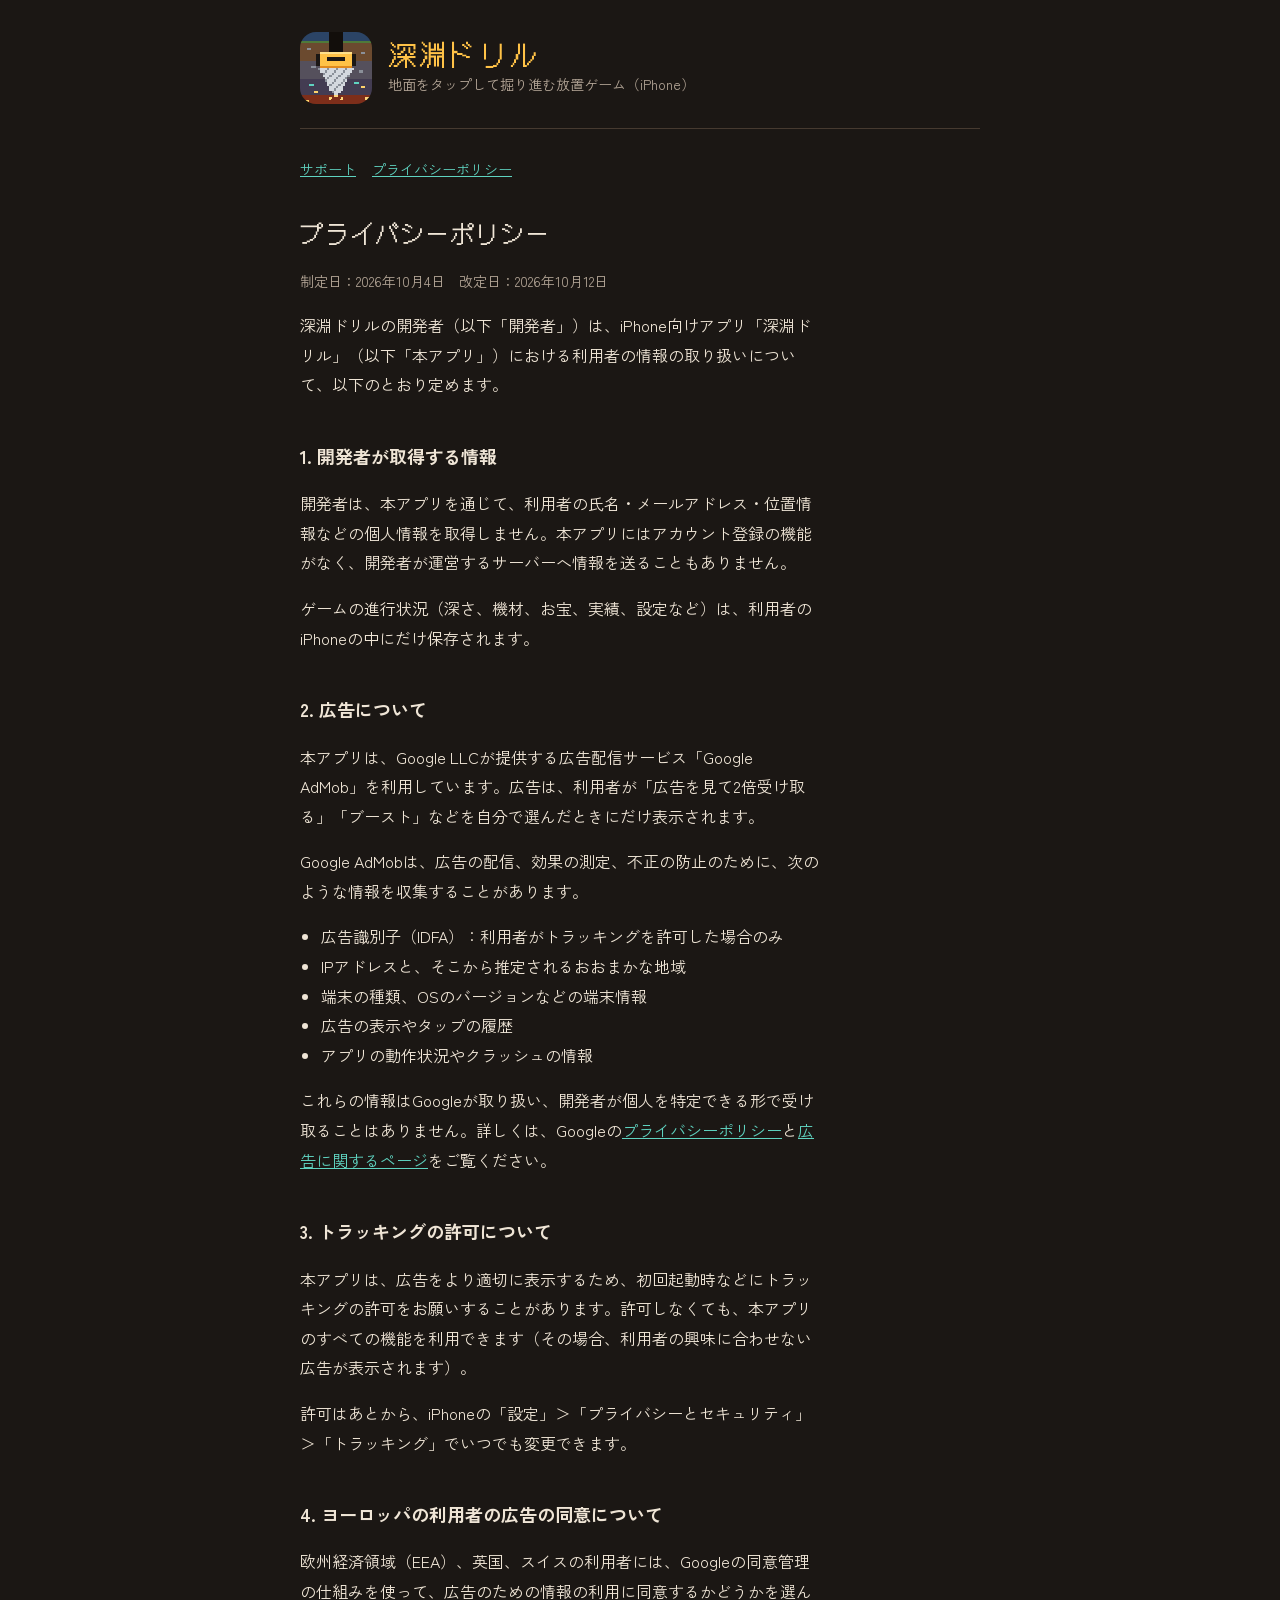
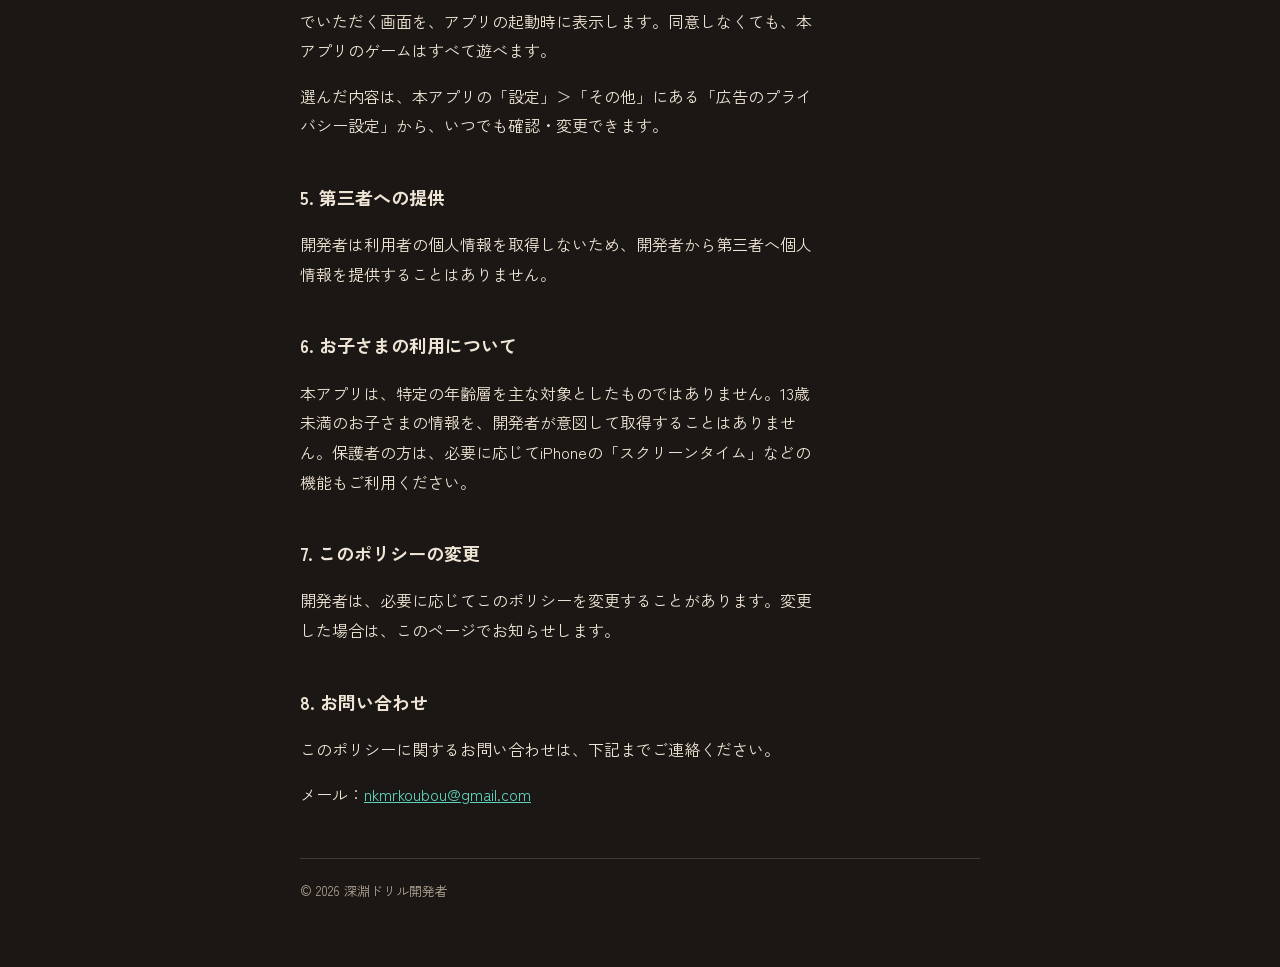
==== privacy.html @ 6820b99f "深淵ドリルのサポートページとプライバシーポリシー（nkmrkoubou.github.io から分ける） Co-Authored-By: Claude Opus 5.5 <noreply@anthro" ====
<!doctype html>
<html lang="ja">
<head>
<meta charset="utf-8">
<meta name="viewport" content="width=device-width, initial-scale=1">
<title>深淵ドリル プライバシーポリシー</title>
<meta name="description" content="iPhoneゲーム「深淵ドリル」のプライバシーポリシーです。">
<link rel="preconnect" href="https://fonts.googleapis.com">
<link rel="preconnect" href="https://fonts.gstatic.com" crossorigin>
<link rel="stylesheet" href="https://fonts.googleapis.com/css2?family=DotGothic16&family=Zen+Kaku+Gothic+New:wght@400;700&display=swap">
<link rel="stylesheet" href="style.css">
</head>
<body>
<div class="wrap">
  <header>
    <img src="icon.png" alt="">
    <div>
      <div class="name">深淵ドリル</div>
      <div class="sub">地面をタップして掘り進む放置ゲーム（iPhone）</div>
    </div>
  </header>
  <nav>
    <a href="index.html">サポート</a>
    <a href="privacy.html">プライバシーポリシー</a>
  </nav>

  <h1>プライバシーポリシー</h1>
  <p class="meta">制定日：2026年10月4日　改定日：2026年10月12日</p>
  <p>深淵ドリルの開発者（以下「開発者」）は、iPhone向けアプリ「深淵ドリル」（以下「本アプリ」）における利用者の情報の取り扱いについて、以下のとおり定めます。</p>

  <h2>1. 開発者が取得する情報</h2>
  <p>開発者は、本アプリを通じて、利用者の氏名・メールアドレス・位置情報などの個人情報を取得しません。本アプリにはアカウント登録の機能がなく、開発者が運営するサーバーへ情報を送ることもありません。</p>
  <p>ゲームの進行状況（深さ、機材、お宝、実績、設定など）は、利用者のiPhoneの中にだけ保存されます。</p>

  <h2>2. 広告について</h2>
  <p>本アプリは、Google LLCが提供する広告配信サービス「Google AdMob」を利用しています。広告は、利用者が「広告を見て2倍受け取る」「ブースト」などを自分で選んだときにだけ表示されます。</p>
  <p>Google AdMobは、広告の配信、効果の測定、不正の防止のために、次のような情報を収集することがあります。</p>
  <ul>
    <li>広告識別子（IDFA）：利用者がトラッキングを許可した場合のみ</li>
    <li>IPアドレスと、そこから推定されるおおまかな地域</li>
    <li>端末の種類、OSのバージョンなどの端末情報</li>
    <li>広告の表示やタップの履歴</li>
    <li>アプリの動作状況やクラッシュの情報</li>
  </ul>
  <p>これらの情報はGoogleが取り扱い、開発者が個人を特定できる形で受け取ることはありません。詳しくは、Googleの<a href="https://policies.google.com/privacy" target="_blank" rel="noopener">プライバシーポリシー</a>と<a href="https://policies.google.com/technologies/ads" target="_blank" rel="noopener">広告に関するページ</a>をご覧ください。</p>

  <h2>3. トラッキングの許可について</h2>
  <p>本アプリは、広告をより適切に表示するため、初回起動時などにトラッキングの許可をお願いすることがあります。許可しなくても、本アプリのすべての機能を利用できます（その場合、利用者の興味に合わせない広告が表示されます）。</p>
  <p>許可はあとから、iPhoneの「設定」＞「プライバシーとセキュリティ」＞「トラッキング」でいつでも変更できます。</p>

  <h2>4. ヨーロッパの利用者の広告の同意について</h2>
  <p>欧州経済領域（EEA）、英国、スイスの利用者には、Googleの同意管理の仕組みを使って、広告のための情報の利用に同意するかどうかを選んでいただく画面を、アプリの起動時に表示します。同意しなくても、本アプリのゲームはすべて遊べます。</p>
  <p>選んだ内容は、本アプリの「設定」＞「その他」にある「広告のプライバシー設定」から、いつでも確認・変更できます。</p>

  <h2>5. 第三者への提供</h2>
  <p>開発者は利用者の個人情報を取得しないため、開発者から第三者へ個人情報を提供することはありません。</p>

  <h2>6. お子さまの利用について</h2>
  <p>本アプリは、特定の年齢層を主な対象としたものではありません。13歳未満のお子さまの情報を、開発者が意図して取得することはありません。保護者の方は、必要に応じてiPhoneの「スクリーンタイム」などの機能もご利用ください。</p>

  <h2>7. このポリシーの変更</h2>
  <p>開発者は、必要に応じてこのポリシーを変更することがあります。変更した場合は、このページでお知らせします。</p>

  <h2>8. お問い合わせ</h2>
  <p>このポリシーに関するお問い合わせは、下記までご連絡ください。</p>
  <p>メール：<a href="mailto:nkmrkoubou@gmail.com">nkmrkoubou@gmail.com</a></p>

  <footer>© 2026 深淵ドリル開発者</footer>
</div>
</body>
</html>
---- style.css ----
/* Support site for 深淵ドリル. Same underground palette as the game. */
:root{
  --rock:#1b1714; --panel:#26201b; --line:#463a30; --lamp:#ffc247; --ore:#5fd3c0; --text:#efe5d6; --muted:#b3a596;
  --pixel:'DotGothic16','Osaka-Mono','MS Gothic',monospace;
  --body:'Zen Kaku Gothic New','Hiragino Sans','Yu Gothic',sans-serif;
  color-scheme:dark;
}
*{box-sizing:border-box}
body{margin:0;background:var(--rock);color:var(--text);font-family:var(--body);line-height:1.85;font-size:16px}
.wrap{max-width:720px;margin:0 auto;padding-inline:20px;padding-block:32px 64px}
header{display:flex;align-items:center;gap:16px;padding-bottom:24px;border-bottom:1px solid var(--line);margin-bottom:28px}
header img{width:72px;height:72px;border-radius:16px;image-rendering:pixelated}
header .name{font-family:var(--pixel);font-size:28px;color:var(--lamp);letter-spacing:.08em;line-height:1.2}
header .sub{color:var(--muted);font-size:14px}
nav{display:flex;flex-wrap:wrap;gap:8px 16px;margin-bottom:28px;font-size:14px}
a{color:var(--ore)}
h1{font-family:var(--pixel);font-weight:400;font-size:24px;letter-spacing:.04em;margin:0 0 8px;text-wrap:balance}
h2{font-size:18px;margin:36px 0 8px;padding-top:4px;text-wrap:balance}
p,li{max-width:65ch}
ul{padding-left:1.3em}
.meta{color:var(--muted);font-size:14px}
.card{background:var(--panel);border:1px solid var(--line);border-radius:10px;padding:16px 20px;margin:16px 0}
.todo{background:#4a2a14;color:#ffd9b0;padding:0 6px;border-radius:4px}
footer{margin-top:48px;padding-top:20px;border-top:1px solid var(--line);color:var(--muted);font-size:13px}
dt{font-weight:700;margin-top:16px}
dd{margin:4px 0 0}
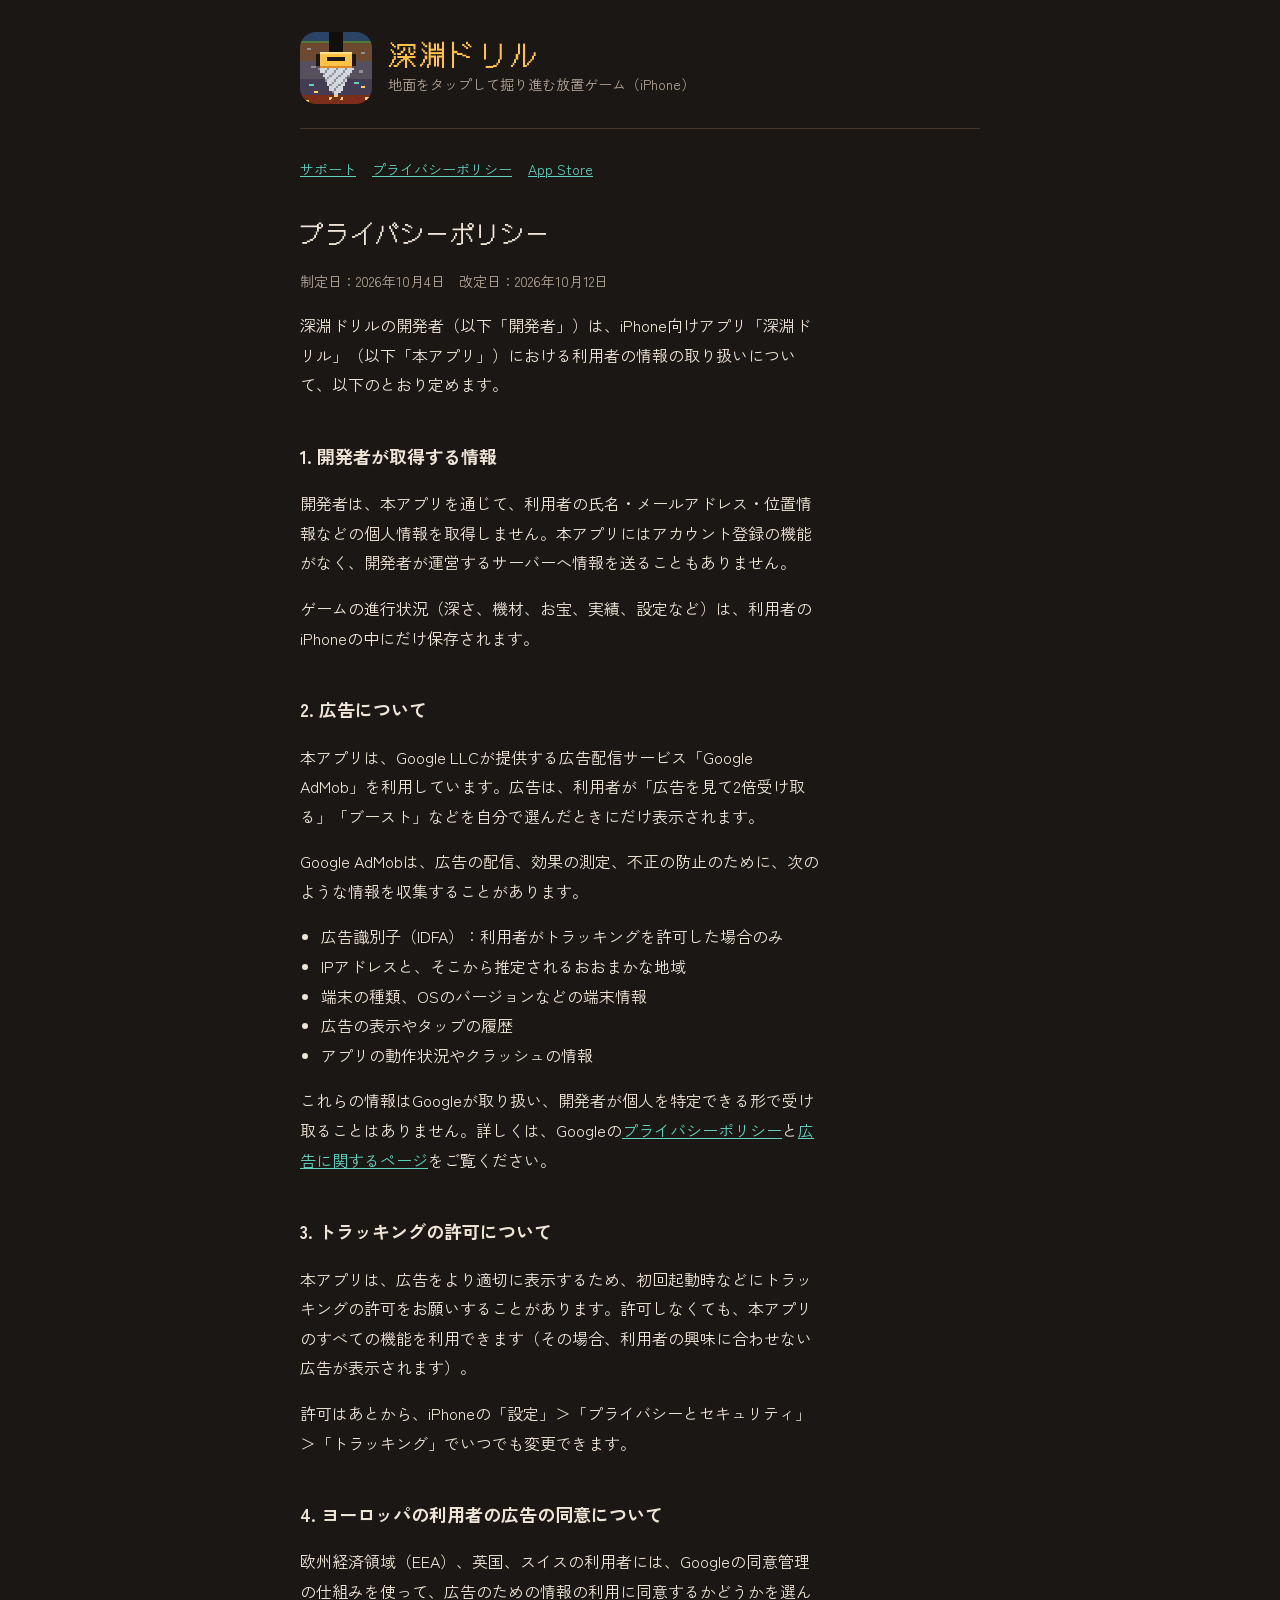
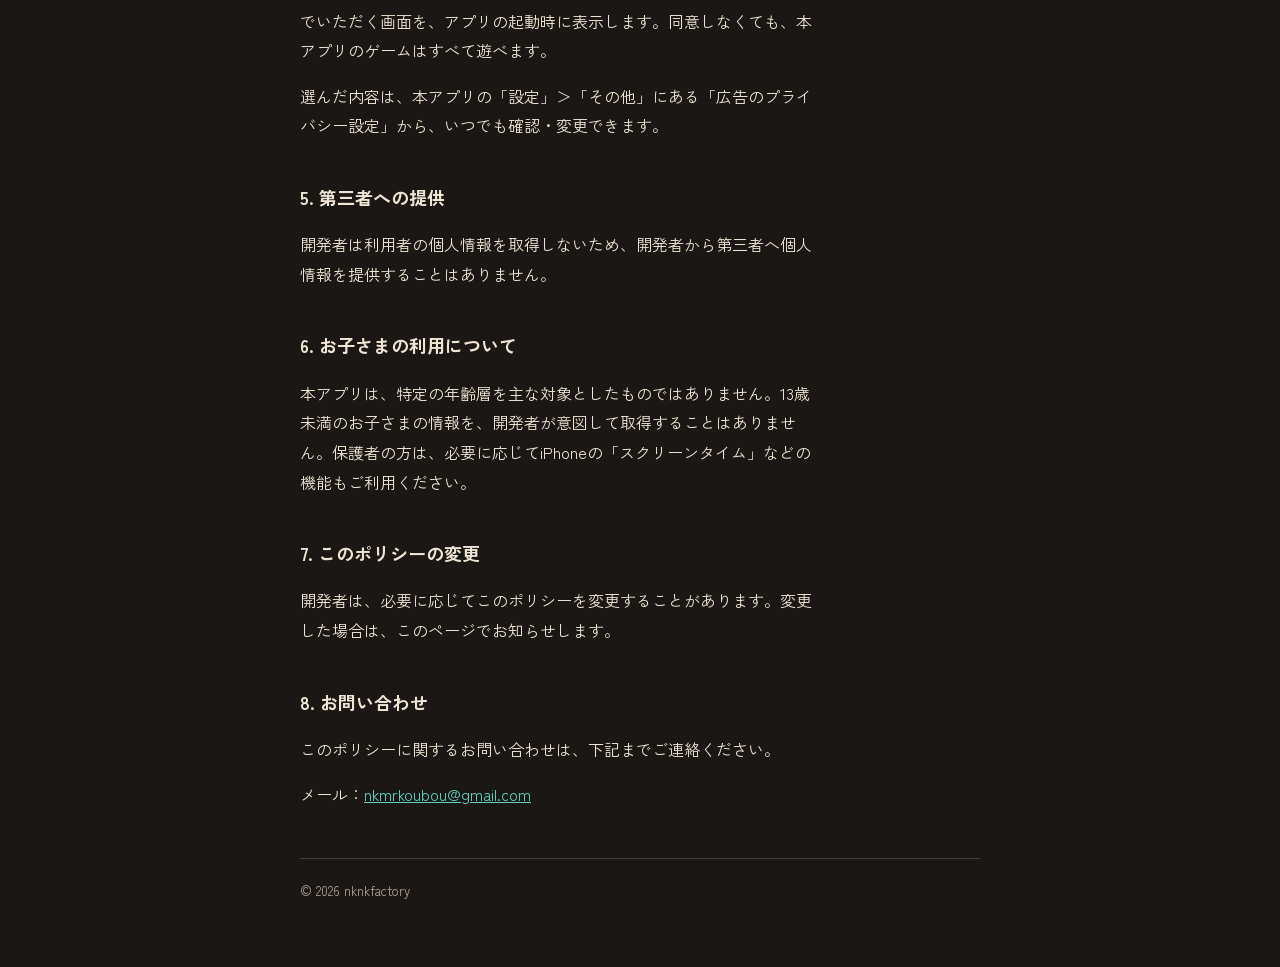
==== commit 773cadd3: "深淵ドリルのサポートページを、もくもくブロックと同じ作りにする（App Storeへのリンク・遊び方・よくある質問の追加） Co-Authored-By: Claude Opus 5.5 <norep" ====
--- a/privacy.html
+++ b/privacy.html
@@ -8,6 +8,7 @@
 <link rel="preconnect" href="https://fonts.googleapis.com">
 <link rel="preconnect" href="https://fonts.gstatic.com" crossorigin>
 <link rel="stylesheet" href="https://fonts.googleapis.com/css2?family=DotGothic16&family=Zen+Kaku+Gothic+New:wght@400;700&display=swap">
+<link rel="icon" href="icon.png">
 <link rel="stylesheet" href="style.css">
 </head>
 <body>
@@ -22,6 +23,7 @@
   <nav>
     <a href="index.html">サポート</a>
     <a href="privacy.html">プライバシーポリシー</a>
+    <a href="https://apps.apple.com/jp/app/id6818886680" target="_blank" rel="noopener">App Store</a>
   </nav>
 
   <h1>プライバシーポリシー</h1>
@@ -65,7 +67,7 @@
   <p>このポリシーに関するお問い合わせは、下記までご連絡ください。</p>
   <p>メール：<a href="mailto:nkmrkoubou@gmail.com">nkmrkoubou@gmail.com</a></p>
 
-  <footer>© 2026 深淵ドリル開発者</footer>
+  <footer>© 2026 nknkfactory</footer>
 </div>
 </body>
 </html>
--- a/style.css
+++ b/style.css
@@ -16,10 +16,16 @@
 a{color:var(--ore)}
 h1{font-family:var(--pixel);font-weight:400;font-size:24px;letter-spacing:.04em;margin:0 0 8px;text-wrap:balance}
 h2{font-size:18px;margin:36px 0 8px;padding-top:4px;text-wrap:balance}
-p,li{max-width:65ch}
-ul{padding-left:1.3em}
+p,li,dd{max-width:65ch}
+ul,ol{padding-left:1.3em}
 .meta{color:var(--muted);font-size:14px}
 .card{background:var(--panel);border:1px solid var(--line);border-radius:10px;padding:16px 20px;margin:16px 0}
+.howto{background:var(--panel);border:1px solid var(--line);border-left:4px solid var(--lamp);border-radius:10px;padding:16px 20px 16px 2.6em;margin:16px 0}
+.howto li{margin:4px 0}
+.howto b{color:var(--lamp)}
+.store{display:inline-block;background:var(--lamp);color:var(--rock);text-decoration:none;font-weight:700;border-radius:10px;padding:10px 18px}
+.store:hover{opacity:.9}
+a:focus-visible{outline:3px solid var(--lamp);outline-offset:2px;border-radius:4px}
 .todo{background:#4a2a14;color:#ffd9b0;padding:0 6px;border-radius:4px}
 footer{margin-top:48px;padding-top:20px;border-top:1px solid var(--line);color:var(--muted);font-size:13px}
 dt{font-weight:700;margin-top:16px}
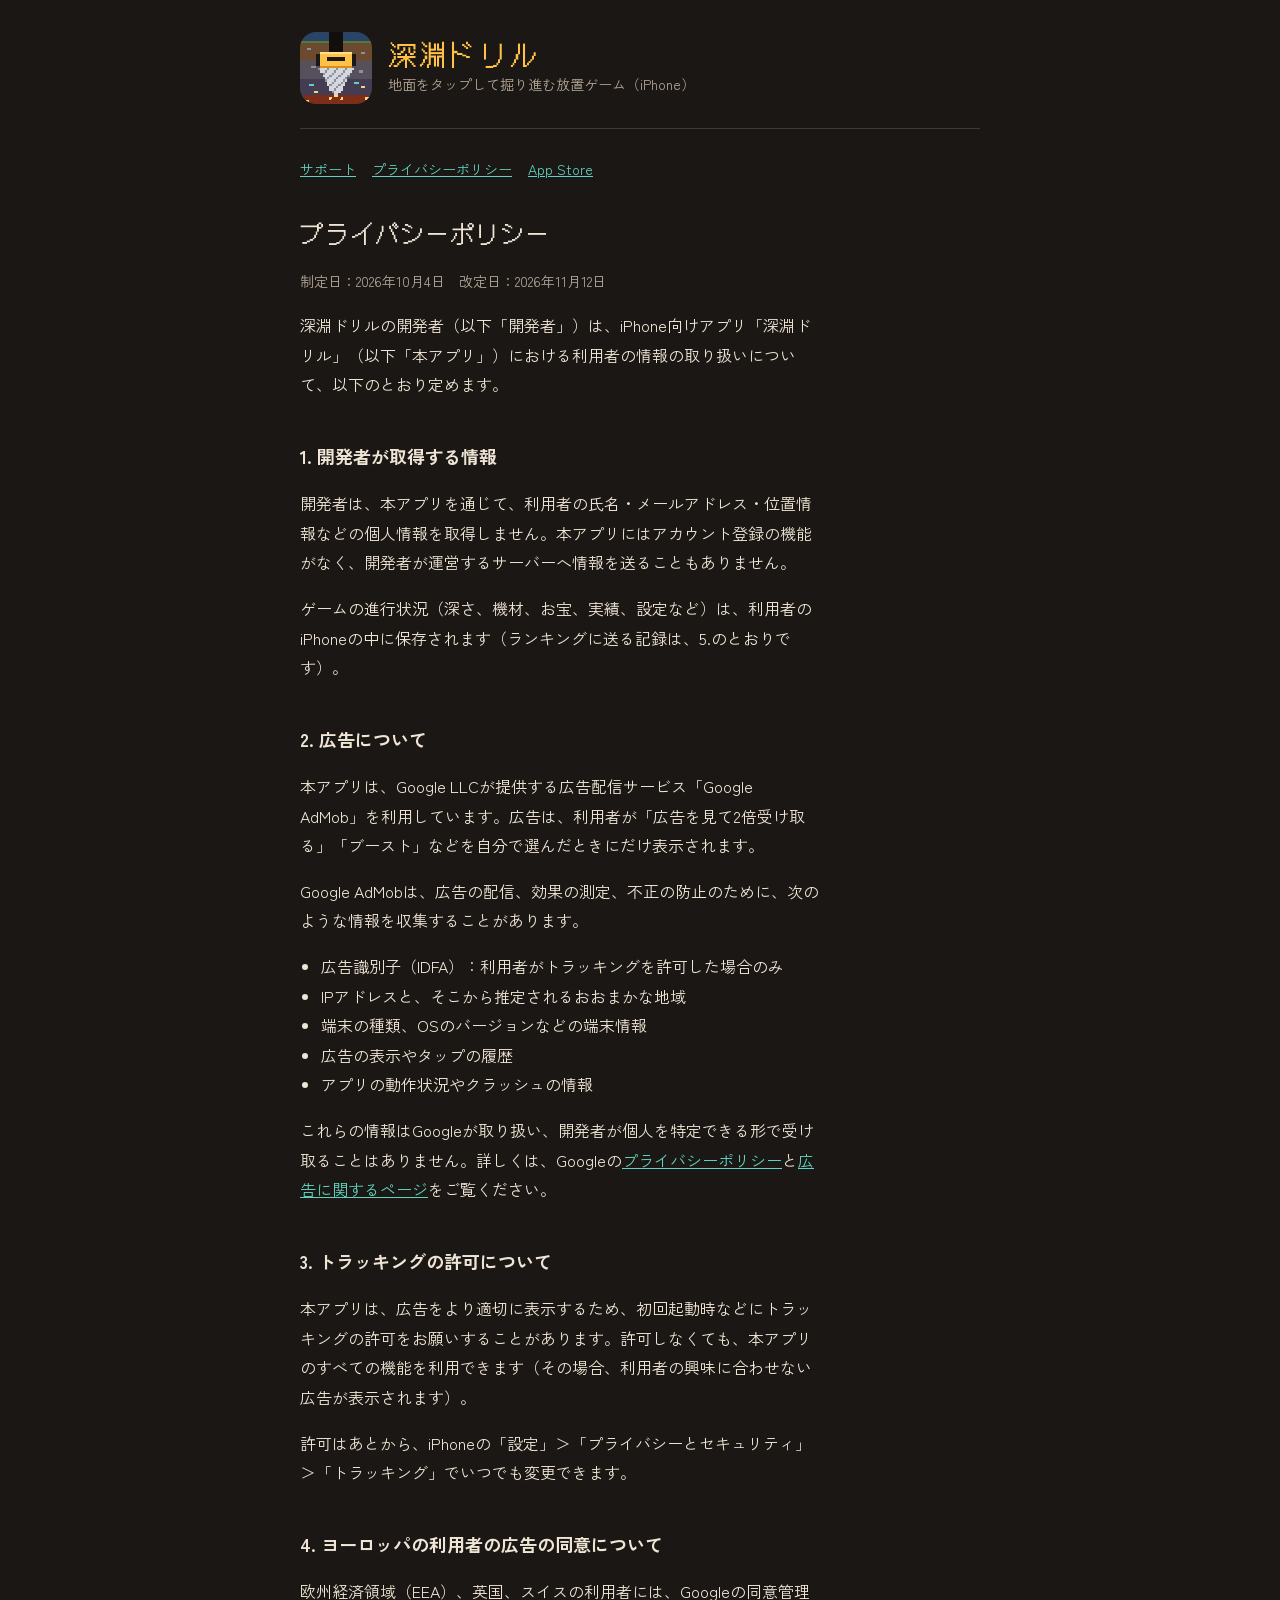
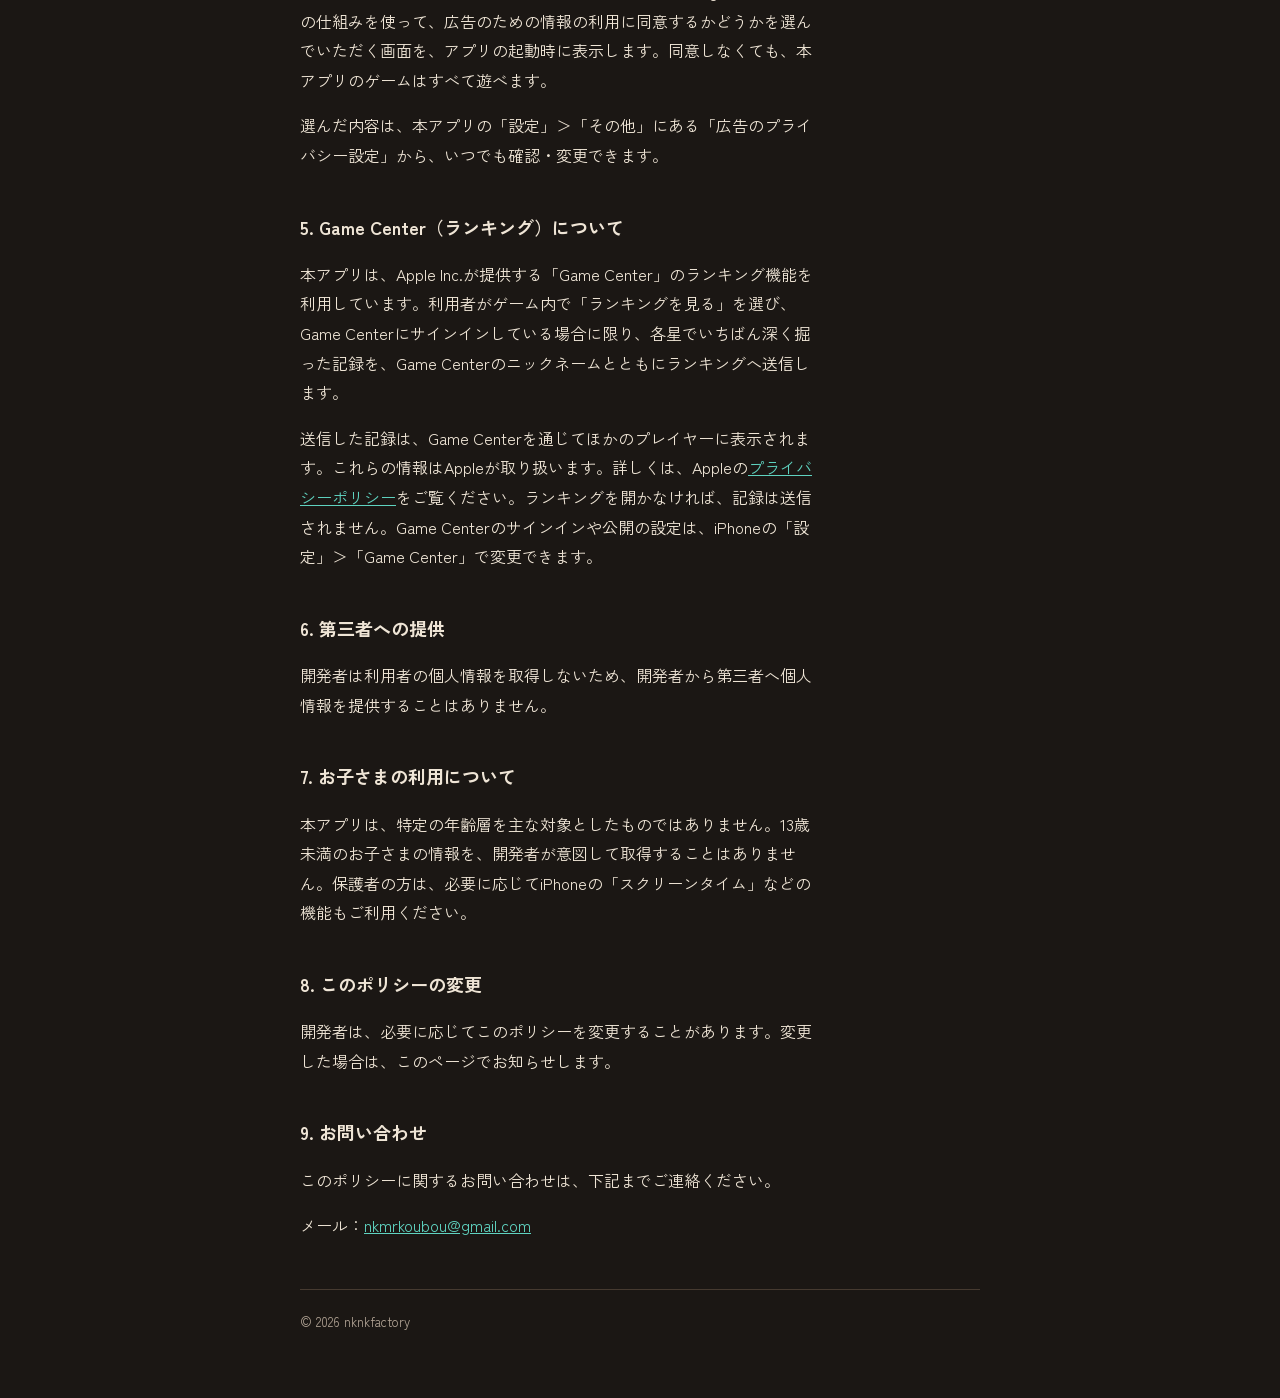
==== commit f0ad644d: "深淵ドリル1.1.0（月と火星・研究所・化石・ランキング）の説明とGame Centerのプライバシーの項を追加" ====
--- a/privacy.html
+++ b/privacy.html
@@ -27,12 +27,12 @@
   </nav>
 
   <h1>プライバシーポリシー</h1>
-  <p class="meta">制定日：2026年10月4日　改定日：2026年10月12日</p>
+  <p class="meta">制定日：2026年10月4日　改定日：2026年11月12日</p>
   <p>深淵ドリルの開発者（以下「開発者」）は、iPhone向けアプリ「深淵ドリル」（以下「本アプリ」）における利用者の情報の取り扱いについて、以下のとおり定めます。</p>
 
   <h2>1. 開発者が取得する情報</h2>
   <p>開発者は、本アプリを通じて、利用者の氏名・メールアドレス・位置情報などの個人情報を取得しません。本アプリにはアカウント登録の機能がなく、開発者が運営するサーバーへ情報を送ることもありません。</p>
-  <p>ゲームの進行状況（深さ、機材、お宝、実績、設定など）は、利用者のiPhoneの中にだけ保存されます。</p>
+  <p>ゲームの進行状況（深さ、機材、お宝、実績、設定など）は、利用者のiPhoneの中に保存されます（ランキングに送る記録は、5.のとおりです）。</p>
 
   <h2>2. 広告について</h2>
   <p>本アプリは、Google LLCが提供する広告配信サービス「Google AdMob」を利用しています。広告は、利用者が「広告を見て2倍受け取る」「ブースト」などを自分で選んだときにだけ表示されます。</p>
@@ -54,16 +54,20 @@
   <p>欧州経済領域（EEA）、英国、スイスの利用者には、Googleの同意管理の仕組みを使って、広告のための情報の利用に同意するかどうかを選んでいただく画面を、アプリの起動時に表示します。同意しなくても、本アプリのゲームはすべて遊べます。</p>
   <p>選んだ内容は、本アプリの「設定」＞「その他」にある「広告のプライバシー設定」から、いつでも確認・変更できます。</p>
 
-  <h2>5. 第三者への提供</h2>
+  <h2>5. Game Center（ランキング）について</h2>
+  <p>本アプリは、Apple Inc.が提供する「Game Center」のランキング機能を利用しています。利用者がゲーム内で「ランキングを見る」を選び、Game Centerにサインインしている場合に限り、各星でいちばん深く掘った記録を、Game Centerのニックネームとともにランキングへ送信します。</p>
+  <p>送信した記録は、Game Centerを通じてほかのプレイヤーに表示されます。これらの情報はAppleが取り扱います。詳しくは、Appleの<a href="https://www.apple.com/jp/legal/privacy/" target="_blank" rel="noopener">プライバシーポリシー</a>をご覧ください。ランキングを開かなければ、記録は送信されません。Game Centerのサインインや公開の設定は、iPhoneの「設定」＞「Game Center」で変更できます。</p>
+
+  <h2>6. 第三者への提供</h2>
   <p>開発者は利用者の個人情報を取得しないため、開発者から第三者へ個人情報を提供することはありません。</p>
 
-  <h2>6. お子さまの利用について</h2>
+  <h2>7. お子さまの利用について</h2>
   <p>本アプリは、特定の年齢層を主な対象としたものではありません。13歳未満のお子さまの情報を、開発者が意図して取得することはありません。保護者の方は、必要に応じてiPhoneの「スクリーンタイム」などの機能もご利用ください。</p>
 
-  <h2>7. このポリシーの変更</h2>
+  <h2>8. このポリシーの変更</h2>
   <p>開発者は、必要に応じてこのポリシーを変更することがあります。変更した場合は、このページでお知らせします。</p>
 
-  <h2>8. お問い合わせ</h2>
+  <h2>9. お問い合わせ</h2>
   <p>このポリシーに関するお問い合わせは、下記までご連絡ください。</p>
   <p>メール：<a href="mailto:nkmrkoubou@gmail.com">nkmrkoubou@gmail.com</a></p>
 
--- a/style.css
+++ b/style.css
@@ -23,7 +23,7 @@
 .howto{background:var(--panel);border:1px solid var(--line);border-left:4px solid var(--lamp);border-radius:10px;padding:16px 20px 16px 2.6em;margin:16px 0}
 .howto li{margin:4px 0}
 .howto b{color:var(--lamp)}
-.store{display:inline-block;background:var(--lamp);color:var(--rock);text-decoration:none;font-weight:700;border-radius:10px;padding:10px 18px}
+.store{display:inline-block;background:#2b2440;color:#fffaf3;text-decoration:none;font-weight:700;border-radius:12px;padding:10px 18px}
 .store:hover{opacity:.9}
 a:focus-visible{outline:3px solid var(--lamp);outline-offset:2px;border-radius:4px}
 .todo{background:#4a2a14;color:#ffd9b0;padding:0 6px;border-radius:4px}
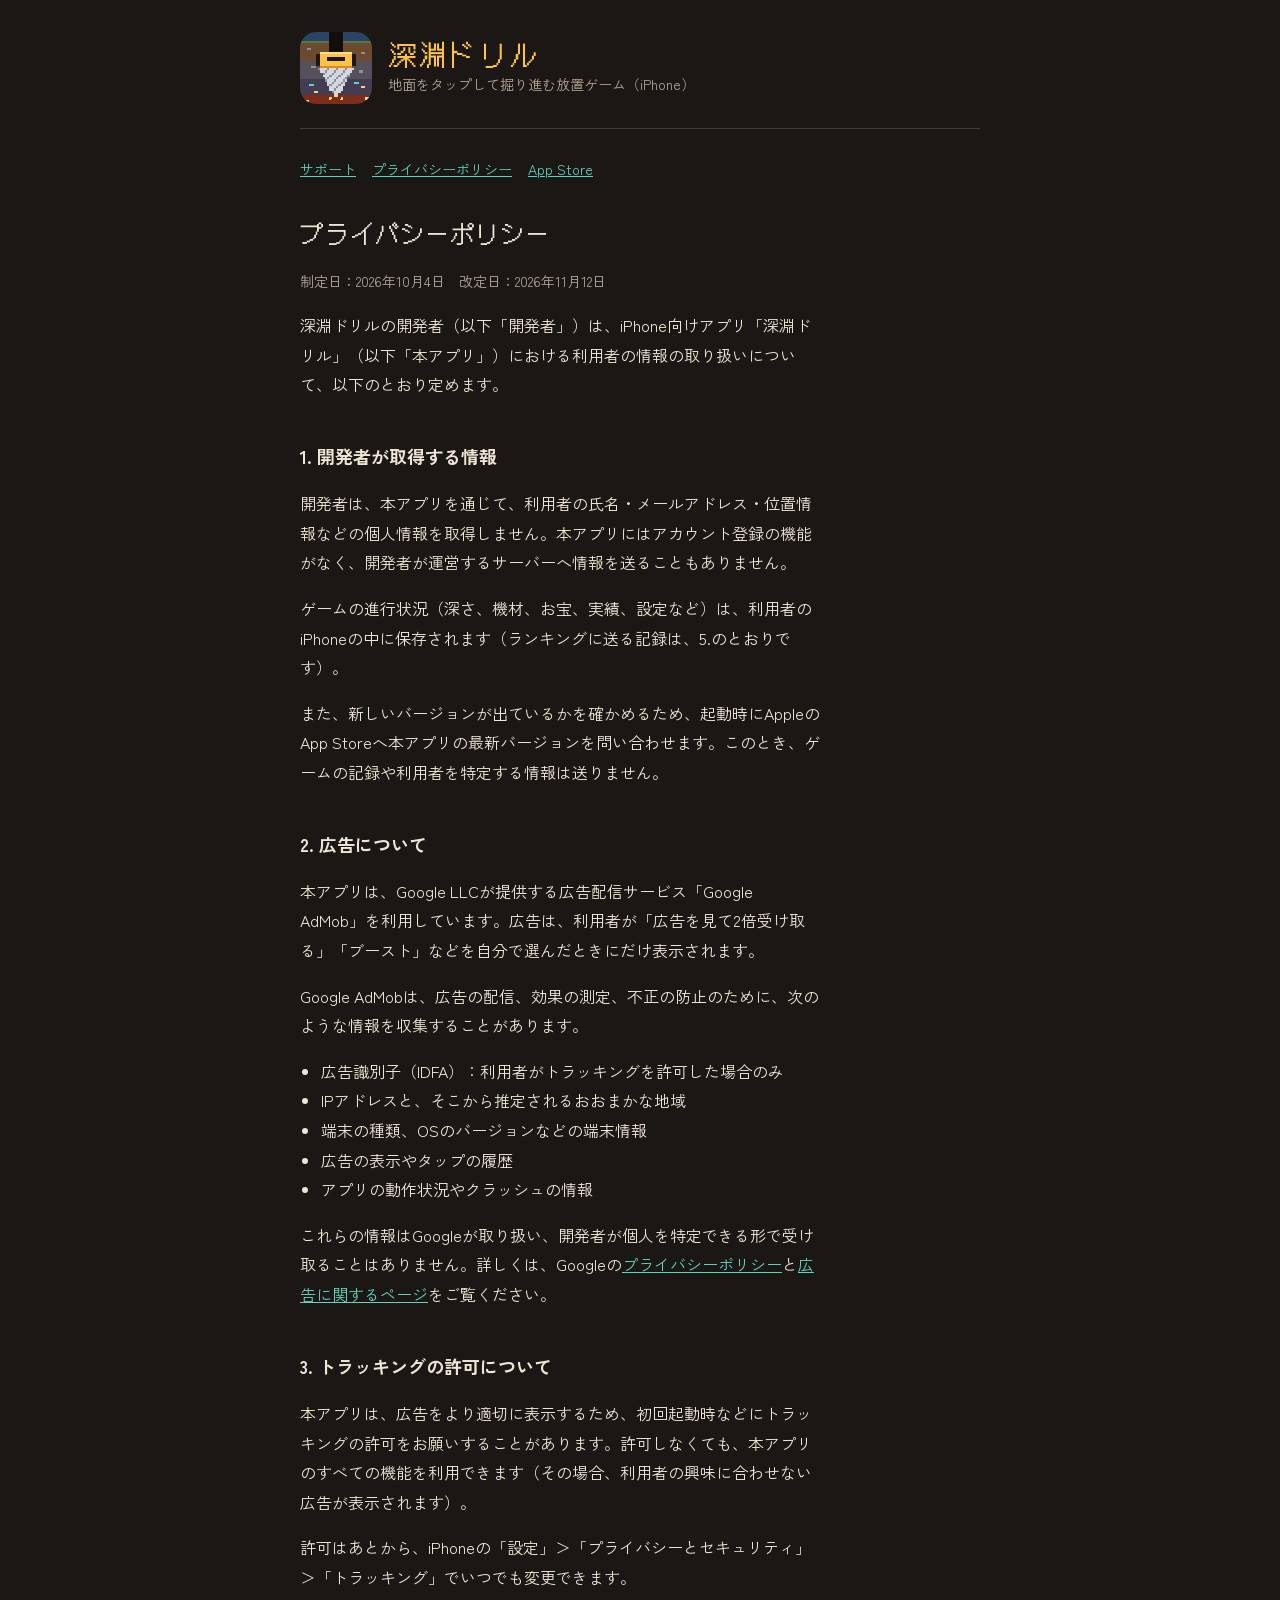
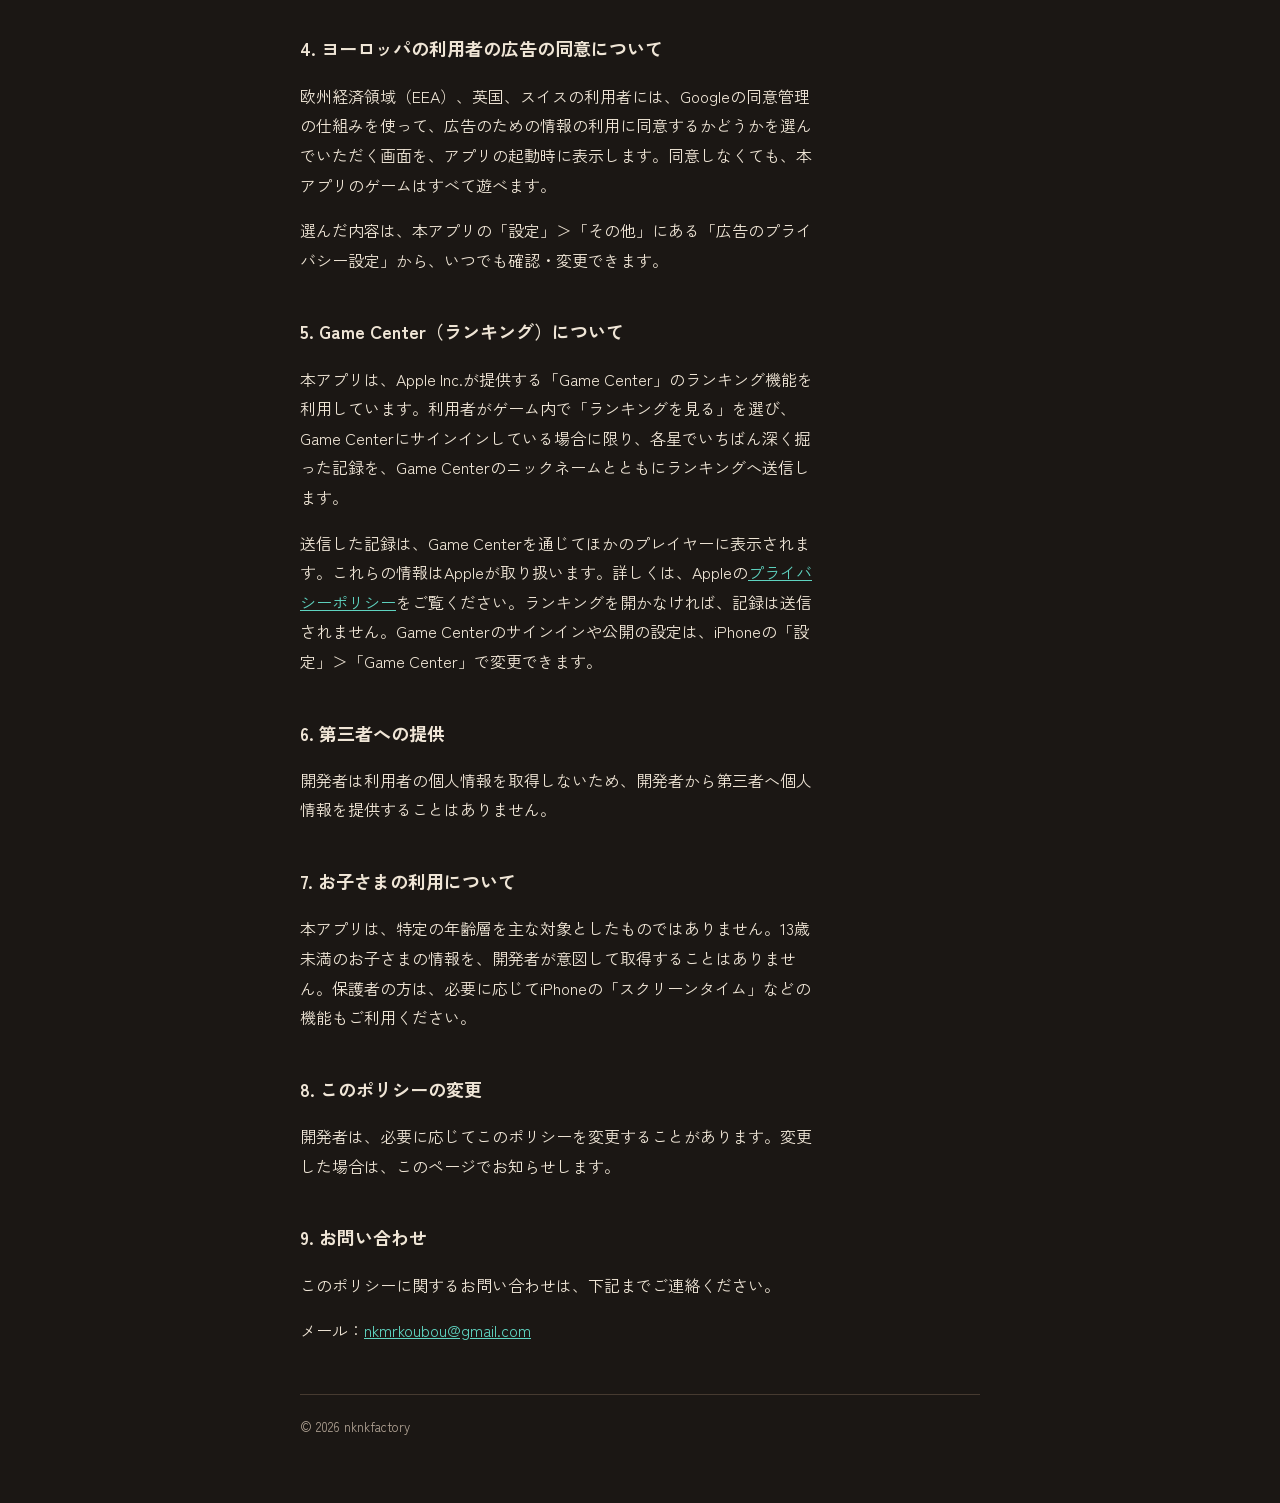
==== commit 3f212d0c: "深淵ドリルのプライバシーポリシーに、最新バージョンの確認の項を追加" ====
--- a/privacy.html
+++ b/privacy.html
@@ -33,6 +33,7 @@
   <h2>1. 開発者が取得する情報</h2>
   <p>開発者は、本アプリを通じて、利用者の氏名・メールアドレス・位置情報などの個人情報を取得しません。本アプリにはアカウント登録の機能がなく、開発者が運営するサーバーへ情報を送ることもありません。</p>
   <p>ゲームの進行状況（深さ、機材、お宝、実績、設定など）は、利用者のiPhoneの中に保存されます（ランキングに送る記録は、5.のとおりです）。</p>
+  <p>また、新しいバージョンが出ているかを確かめるため、起動時にAppleのApp Storeへ本アプリの最新バージョンを問い合わせます。このとき、ゲームの記録や利用者を特定する情報は送りません。</p>
 
   <h2>2. 広告について</h2>
   <p>本アプリは、Google LLCが提供する広告配信サービス「Google AdMob」を利用しています。広告は、利用者が「広告を見て2倍受け取る」「ブースト」などを自分で選んだときにだけ表示されます。</p>
